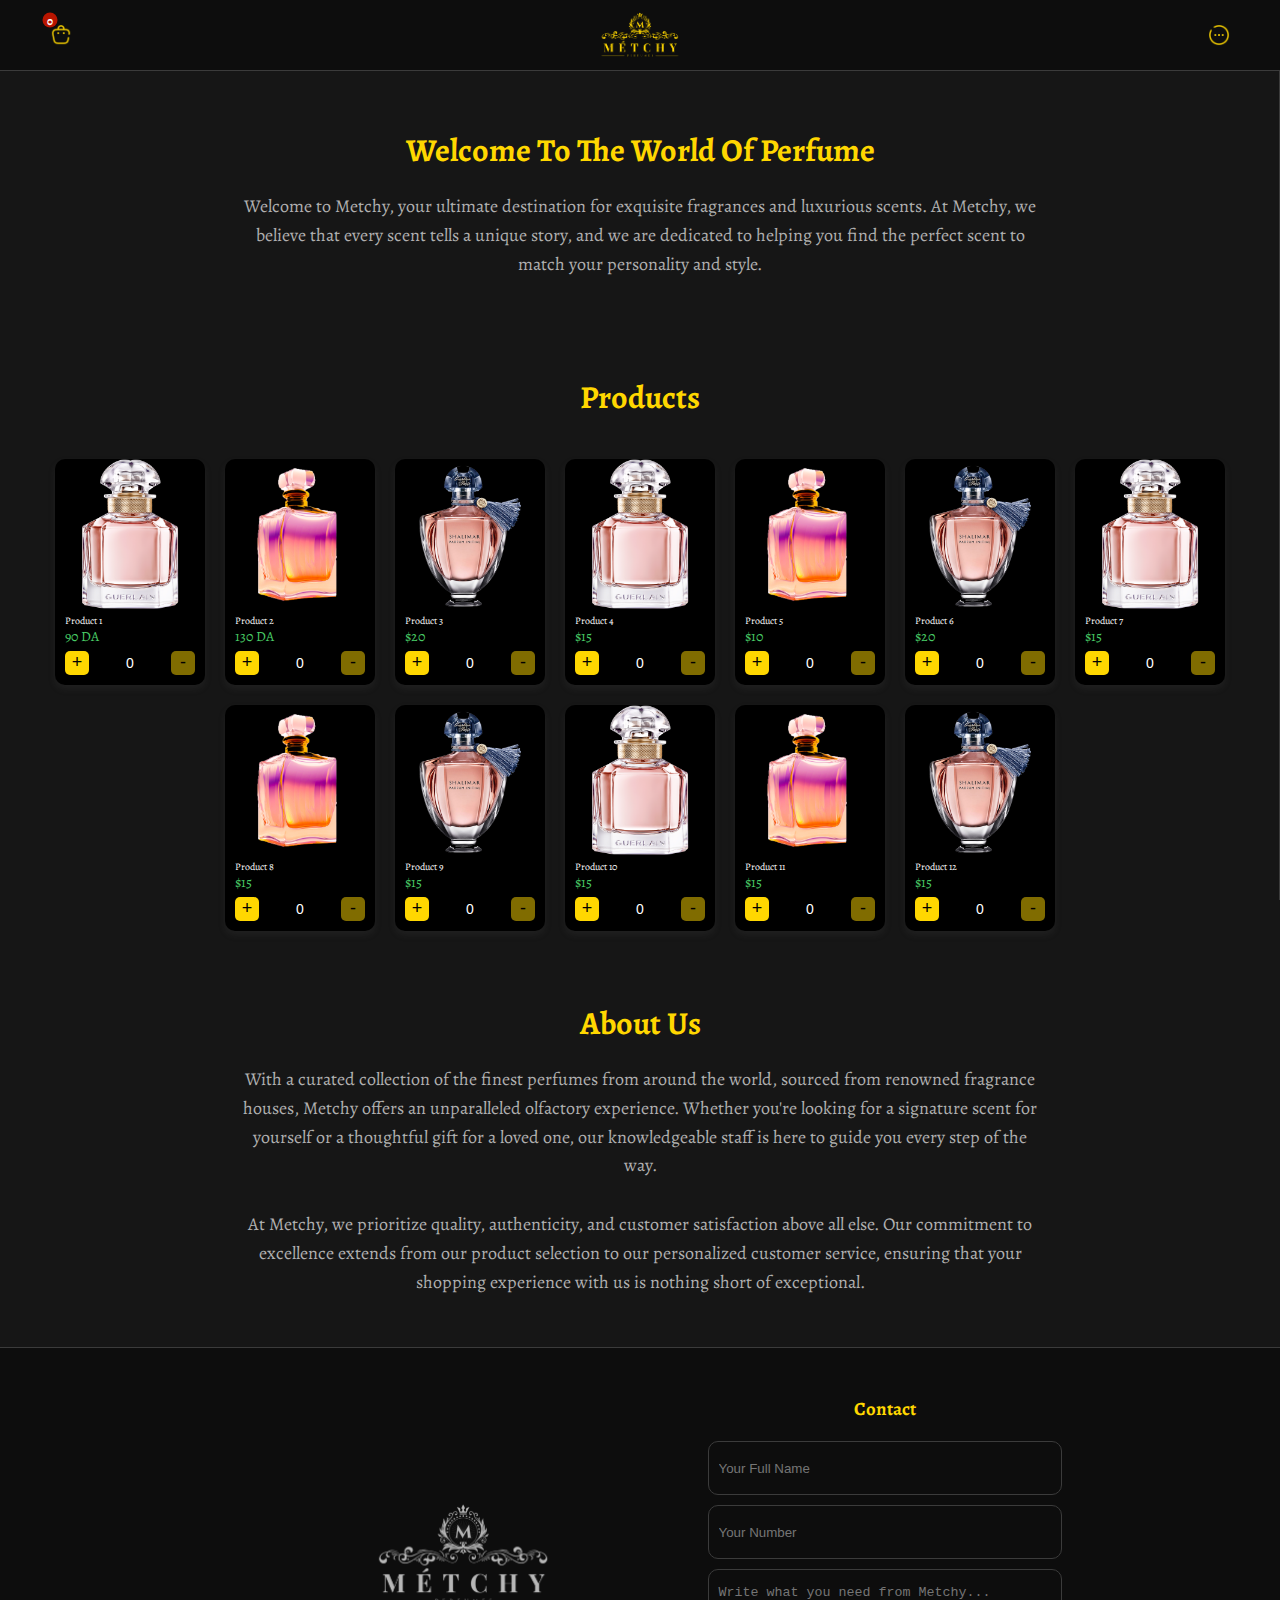
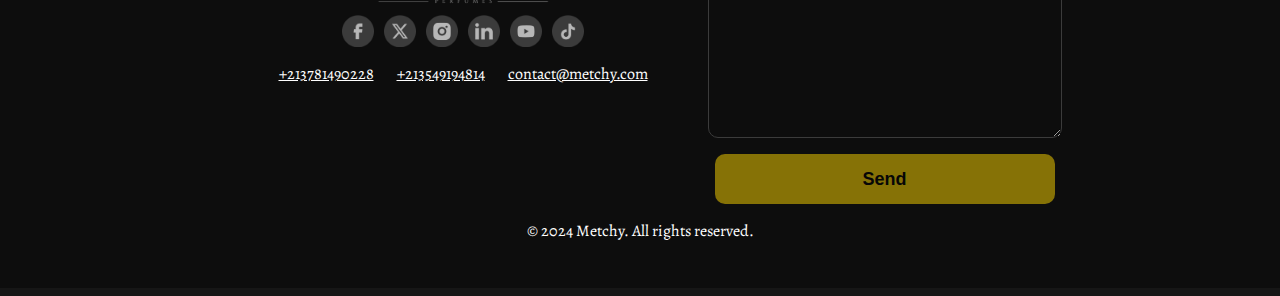
==== index.html @ e26b2bf7 "first commit" ====
<!DOCTYPE html>
<html lang="en">
<head>
  <meta charset="UTF-8">
  <meta name="viewport" content="width=device-width, initial-scale=1.0">
  <link rel="stylesheet" href="styles.css">
  <title>Metchy</title>
</head>
<body>
  <header class="header">
    <img src="./icons/Menu.png" alt="Menu" class="icon-right" id="menu-icon">
    <img src="./logo/Logo.png" alt="Logo" class="logo">
    <img src="./icons/Cart.png" alt="Cart" class="icon-left" id="cart-icon">
    <div class="cart-items" id="cart-items">0</div>
  </header>
  <div id="welcome" class="welcome">
    <h2>Welcome To The World Of Perfume</h2>
    <p>Welcome to Metchy, your ultimate destination for exquisite fragrances and luxurious scents. At Metchy, we believe that every scent tells a unique story, and we are dedicated to helping you find the perfect scent to match your personality and style.</p>
    </div>
  <div class="container">
    <div id="products" class="products">
      <h2>Products</h2>
    </div>
    <div class="card-container" id="carousel"></div>
  </div>
  <div class="overlay" id="overlay">
    <div class="overlay-content">
      <a href="#" id="home-link" class="social-link">
        <img src="./icons/Home.png" alt="Home">
        <span>Home</span>
      </a>
      <a href="#" id="services-link" class="social-link">
        <img src="./icons/Services.png" alt="Services">
        <span>Services</span>
      </a>
      <a href="#" id="contact-link" class="social-link">
        <img src="./icons/Contact.png" alt="Contact">
        <span>Contact</span>
      </a>
      <a href="about.html" id="about-link" class="social-link">
        <img src="./icons/About.png" alt="About Us">
        <span>About us</span>
      </a>      
    </div>
  </div>
  <!-- HTML: Add a container for the cart window -->
  <div class="cart-window" id="cart-window">
    <div class="cart-items-container" id="cart-items-container">
      <!-- Cart items will be dynamically added here -->
      <div class="empty-cart-message" id="empty-cart-message">Empty Cart</div>
    </div>
    <div class="confirmation-form">
        <input type="text" id="nameInput" placeholder="Your Name" required>
        <input type="tel" id="phoneInput" placeholder="Your Phone Number" required>
        <button id="confirmButton">Confirm</button>
    </div>
  </div>

  <div id="about-us" class="about-us">
    <h2>About Us</h2>
    <p>With a curated collection of the finest perfumes from around the world, sourced from renowned fragrance houses, Metchy offers an unparalleled olfactory experience. Whether you're looking for a signature scent for yourself or a thoughtful gift for a loved one, our knowledgeable staff is here to guide you every step of the way.</p>
    <p>At Metchy, we prioritize quality, authenticity, and customer satisfaction above all else. Our commitment to excellence extends from our product selection to our personalized customer service, ensuring that your shopping experience with us is nothing short of exceptional.</p>
  </div>
  

  <footer class="footer">
    <div class="container2">
      <div class="container3">
        <div class="logo-container">
          <img src="./logo/logo2.png" alt="Logo" width="200" height="112">
        </div>
        <div class="social-container">
          <a href="https://web.facebook.com/sami.falouti.7/" class="social-link"><img src="./icons/Facebook.png" alt="Facebook"></a>
          <a href="#" class="social-link"><img src="./icons/Twitter.png" alt="Twitter"></a>
          <a href="#" class="social-link"><img src="./icons/Instagram.png" alt="Instagram"></a>
          <a href="#" class="social-link"><img src="./icons/LinkedIn.png" alt="LinkedIn"></a>
          <a href="#" class="social-link"><img src="./icons/YouTube.png" alt="YouTube"></a>
          <a href="#" class="social-link"><img src="./icons/TikTok.png" alt="TikTok"></a>
        </div>
        <div class="contact-info">
          <a href="tel:+213781490228" class="Phone">+213781490228</a>
          <a href="tel:+213549194814" class="Phone">+213549194814</a>
          <a href="mailto:contact@metchy.com" class="Email">contact@metchy.com</a>
      </div>      
      </div>
      <div class="container4">
        <div class="contact-form-container">
          <h3>Contact</h3>
          <form id="contact-form" action="send_email.php" method="POST">
            <div class="input-group">
                <input type="text" id="fullNameInput" placeholder="Your Full Name" required>
            </div>
            <div class="input-group">
                <input type="tel" id="numberInput" placeholder="Your Number" required>
            </div>
            <div class="input-group">
                <textarea id="messageInput" placeholder="Write what you need from Metchy..." required></textarea>
            </div>
            <button type="submit" id="sendButton" disabled>Send</button>
        </form>        
        </div>
      </div>
    </div>
    <p>&copy; 2024 Metchy. All rights reserved.</p>
</footer>

  
  <script src="script.js"></script>
</body>
</html>
---- styles.css ----
@font-face {
    font-family: 'Alegreya';
    src: url('./fonts/Alegreya-VariableFont_wght.ttf') format('truetype');
}

body {
    font-family: 'Alegreya', sans-serif;
}

/* Apply Alegreya font to specific elements */
h1, h2, h3, h4, h5, h6 {
    font-family: 'Alegreya', sans-serif;
}

/* Header styles */
.header {
    height: 70px;
    background-color: #0D0D0D; /* Apply 40% opacity */
    border-bottom: 1px solid #3B3B3B;
    display: flex;
    justify-content: center;
    align-items: center;
    backdrop-filter: blur(7px);
    position: fixed;
    top: 0;
    left: 0;
    width: 100%;
    z-index: 1000;
}

/* Body styles */
body {
    padding-top: 70px;
    background-color: #161616;
    padding-left: 0;
    padding-right: 0;
    margin-left: 0;
    margin-right: 0;
}

/* Logo styles */
.logo {
    width: 90px;
}

/* Icon styles */
.icon-left {
    position: absolute;
    width: 22px;
    height: 22px;
    left: 50px;
}

.icon-right {
    position: absolute;
    width: 22px;
    height: 22px;
    right: 50px;
}

/* Container styles */
.container {
    display: flex;
    flex-direction: column;
    align-items: center;
    padding: 20px;
    gap: 20px; 
}

/* Card container styles */
.card-container {
    display: flex;
    flex-wrap: wrap;
    justify-content: center;
    gap: 20px;
}

/* Card styles */
.card {
    background-color: #000;
    box-shadow: 0 4px 7px rgba(75, 75, 75, 0.2);
    border-radius: 10px;
    width: 113px;
    height: 189px;
    position: relative; /* Added position property */
}

/* Media query for larger screens */
@media only screen and (min-width: 768px) {
    .card {
        width: 150px; 
        height: 226px; 
        justify-content: center;
        align-items: center;
    }

    .copied-card {
        width: 150px; 
        height: 196px;
        justify-content: center;
        align-items: center;
      } 
}

.copied-card {
    width: 113px; 
    height: 159px;
    margin-bottom: 20px;
    justify-content: center;
    align-items: center;
  }  

/* Card image styles */
.card img {
    width: 100%;
    height: auto;
    display: block;
    margin: 0 auto;
}

/* Price styles */
.card .price {
    font-size: 14px;
    color: #48CB65;
    padding-left: 10px;
}

/* Title styles */
.card .title {
    font-size: 10px;
    color: #fff; 
    padding-left: 10px; 
    padding-top: 5px;
    padding-bottom: 0px;
}

/* Button container styles */
.buttons {
    display: flex;
    justify-content: space-between;
    align-items: center;
    margin-top: 5px;
    position: relative;
}

/* Counter styles */
.counter {
    background-color: #000;
    color: #fff;
    border: none;
    border-radius: 5px;
    font-size: 14px;
    width: 24px; /* Adjust width as needed */
    text-align: center; /* Center the text horizontally */
}

/* Add button styles */
.add {
    background-color: #FFD700;
    color: #000;
    border: none;
    border-radius: 5px;
    width: 24px;
    height: 24px;
    font-size: 18px;
    display: flex;
    justify-content: center;
    align-items: center;
    cursor: pointer;
    margin-left: 10px;
}

/* Less button styles */
.less {
    background-color: #FFD700;
    color: #000;
    border: none;
    border-radius: 5px;
    width: 24px;
    height: 24px;
    font-size: 18px;
    display: flex;
    justify-content: center;
    align-items: center;
    cursor: pointer;
    margin-right: 10px; /* Add padding-right */
}

/* Cart items styles */
.cart-items {
    background-color: #b81500;
    color: #ffffff;
    border-radius: 50%;
    width: 15px;
    height: 15px;
    display: flex;
    font-weight: bold;
    justify-content: center;
    align-items: center;
    font-size: 12px;
    position: absolute;
    top: 20px;
    left: 50px;
    transform: translate(-50%, -50%);
}

/* Add these styles to create the overlay */
.overlay {
    position: fixed;
    top: 0;
    right: 0;
    bottom: 0;
    width: 0;
    background-color: #0D0D0D;
    border-left: 1px solid #3B3B3B;
    overflow-x: hidden;
    transition: width 0.5s ease;
    z-index: 999;
  }
  
  .overlay-content {
    position: absolute;
    top: 0;
    right: 0;
    width: 100%;
    padding-top: 100px;
    flex-direction: column; 
    display: flex;
    justify-content: center;
    align-items: right;
  }
  
  .overlay a {
    display: flex;
    align-items: center;
    margin-right: 10px;
    margin-bottom: 20px;
    padding-left: 30px;
    text-decoration: none;
    color: #fff;
    transition: color 0.3s;
  }
  
  .overlay a:hover {
    color: #FFD700;
  }
  
  .overlay img {
    width: 24px;
    height: 24px;
    margin-right: 20px;
  }
  
  .overlay span {
    font-size: 18px;
  }
  
  .footer {
    background-color: #0D0D0D;
    border-top: 1px solid #3B3B3B;
    color: #fff;
    padding: 30px 0;
    text-align: center;
    display: flex;
    flex-direction: column;
    align-items: center;
}

.container2 {
    display: flex;
    justify-content: center;
    align-items: center;
    flex-wrap: wrap;
    max-width: 1200px;
    margin: 0 0;
}

.container3 {
    display: flex;
    align-items: center;
    flex-direction: column;
    padding-right: 50px;
    padding-left: 50px;
}

.container4 {
    display: flex;
    flex-direction: column;
}

.social-container {
    display: flex;
    flex-wrap: wrap;
    align-items: center;
    gap: 10px;
}

.social-link img {
    width: 32px;
    height: 32px;
}

.contact-info {
    margin-top: 10px;
    align-items: flex-start;
}

.contact-info a {
    color: #fff;
    padding: 10px;
}

.contact-form-container {
    max-width: 400px;
}

.contact-form-container h3 {
    color: #FFD700;
    margin-bottom: 20px;
}

.contact-form {
    display: flex;
    flex-direction: column;
    align-items: center;
}

.input-group {
    margin-bottom: 10px;
}

.input-group input,
.input-group textarea {
    width: 340px;
    padding-left: 10px;
    color: #fff;
    background-color: #0D0D0D;
    border: 1px solid #3B3B3B;
    border-radius: 10px;
}

.input-group input {
    height: 50px;
}

.input-group textarea {
    padding-top: 15px;
    padding-left: 10px;
    height: 150px;
}

input:focus,
textarea:focus {
    outline: none;
    border-color: #FFD700;
}

button[type="submit"] {
    width: 340px;
    height: 50px;
    background-color: #FFD700;
    border: none;
    border-radius: 10px;
    color: #000;
    font-size: 18px;
    font-weight: bold;
    opacity: 0.5;
    cursor: pointer;
    transition: opacity 0.3s;
}

button[type="submit"]:hover {
    opacity: 1;
}

/* CSS for cart window */
.cart-window {
    position: fixed;
    top: 72px; /* Adjust top position to make it appear below the header */
    left: 0; /* Align to the left */
    width: 300px;
    height: 100%; /* Adjust width as needed */
    max-height: calc(100% - 70px); /* Adjust max height based on header height */
    overflow-y: auto; /* Add scrollbar if content exceeds max height */
    background-color: #0D0D0D;
    padding: 20px;
    transform: translateX(-100%);
    transition: transform 0.3s ease;
    z-index: 1000;
}

.cart-window.show {
    transform: translateX(0);
}

.cart-items-container {
    display: flex;
    flex-wrap: wrap;
    justify-content: center;
    gap: 20px;
    padding: 20px; /* Add padding to the container */
    max-width: 250px; /* Ensure the container doesn't exceed the viewport width */
    overflow: auto; /* Add scrollbar if content exceeds container width */
}

/* Style for "Empty Cart" message */
.empty-cart-message {
    color: gray;
    text-align: center;
    font-size: 16px;
    padding: 100px 0;
    display: none; /* Initially hidden */
}


/* CSS for confirmation form */
.confirmation-form input {
    width: 278px;
    padding: 10px;
    margin-bottom: 10px;
    color: #fff;
    background-color: #0D0D0D;
    border: 1px solid #3B3B3B;
    border-radius: 10px;
}

.confirmation-form button {
    width: 100%;
    padding: 10px;
    background-color: #FFD700;
    color: #0D0D0D;
    border: none;
    border-radius: 10px;
    cursor: pointer;
}

.confirmation-form button:hover {
    background-color: #FFD700;
}

.remove {
    background-color: rgb(109, 109, 109); /* Gray color */
    color: white;
    border-radius: 50%;
    cursor: pointer;
    padding-top: 2px;
    padding-bottom: 2px;
    padding-left: 5px;
    padding-right: 5px;
    border: none;
    font-size: 12px;
    position: absolute;
    top: 5px; 
    right: 5px; 
  }
  
  .remove:hover {
    color: #000;
    background-color: #FFD700; /* Gold color on hover */
  }
  
  /* CSS for the About Us section */
.about-us {
    margin: 50px auto;
    max-width: 800px;
    padding: 0 20px;
    text-align: center;
  }
  
  .about-us h2 {
    font-size: 32px;
    color: #FFD700;
    margin-bottom: 20px;
  }
  
  .about-us p {
    font-size: 18px;
    line-height: 1.6;
    color: #b0b0b0;
    margin-bottom: 30px;
  }
  
  .products h2 {
    font-size: 32px;
    color: #FFD700;
    margin-bottom: 20px;
  }

  .welcome {
    margin: 50px auto;
    max-width: 800px;
    padding: 0 20px;
    text-align: center;
  }

  .welcome h2 {
    font-size: 32px;
    color: #FFD700;
    margin-bottom: 20px;
  }

  .welcome p {
    font-size: 18px;
    line-height: 1.6;
    color: #b0b0b0;
    margin-bottom: 30px;
  }
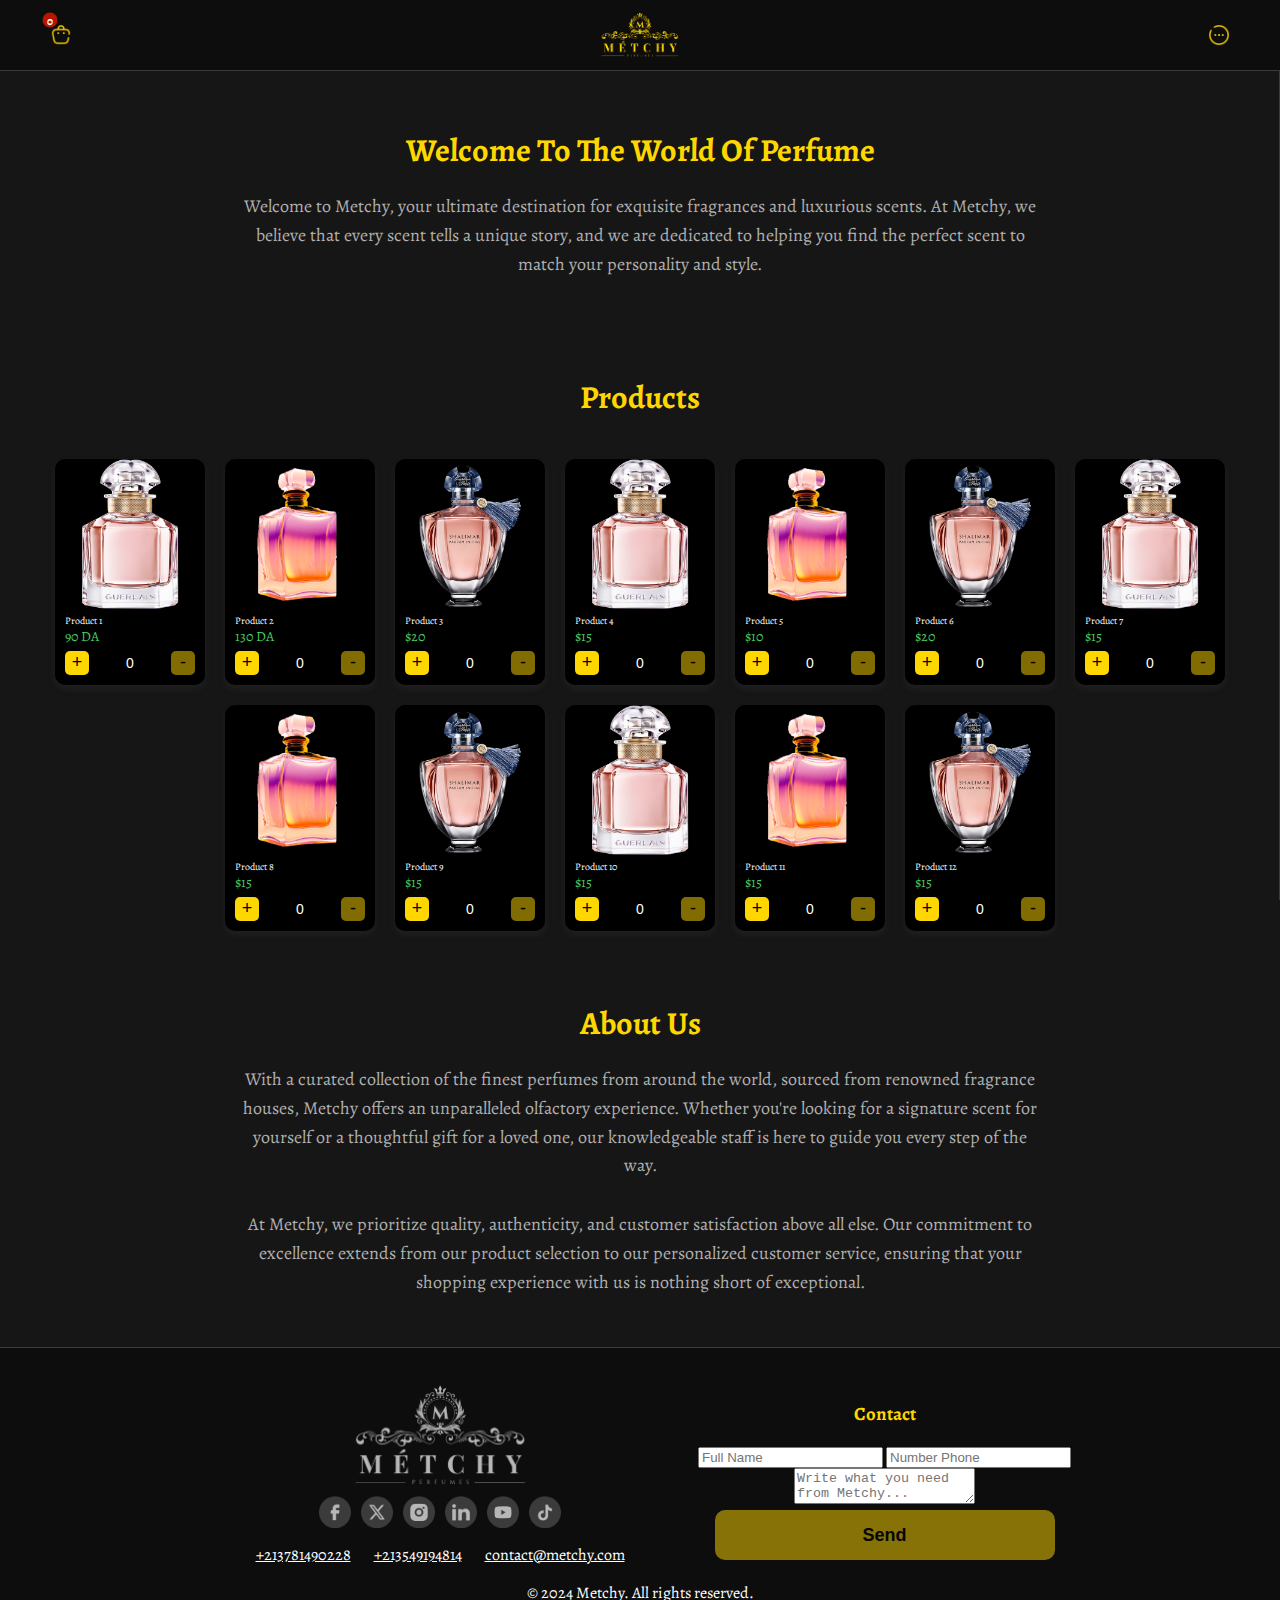
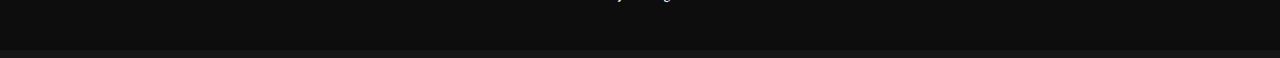
==== commit e26c77fe: "Update index.html" ====
--- a/index.html
+++ b/index.html
@@ -43,10 +43,8 @@
       </a>      
     </div>
   </div>
-  <!-- HTML: Add a container for the cart window -->
   <div class="cart-window" id="cart-window">
     <div class="cart-items-container" id="cart-items-container">
-      <!-- Cart items will be dynamically added here -->
       <div class="empty-cart-message" id="empty-cart-message">Empty Cart</div>
     </div>
     <div class="confirmation-form">
@@ -86,17 +84,11 @@
       <div class="container4">
         <div class="contact-form-container">
           <h3>Contact</h3>
-          <form id="contact-form" action="send_email.php" method="POST">
-            <div class="input-group">
-                <input type="text" id="fullNameInput" placeholder="Your Full Name" required>
-            </div>
-            <div class="input-group">
-                <input type="tel" id="numberInput" placeholder="Your Number" required>
-            </div>
-            <div class="input-group">
-                <textarea id="messageInput" placeholder="Write what you need from Metchy..." required></textarea>
-            </div>
-            <button type="submit" id="sendButton" disabled>Send</button>
+          <form id="contact-form" action="https://formsubmit.co/samifalouti02@gmail.com" method="POST">
+                <input type="text" id="fullNameInput" name="name" required placeholder="Full Name">
+                <input type="tel" id="numberInput" name="number" required placeholder="Number Phone">
+                <textarea id="messageInput" name="msg" required placeholder="Write what you need from Metchy..."></textarea>
+                <button type="submit" id="sendButton" disabled>Send</button>
         </form>        
         </div>
       </div>
@@ -106,5 +98,8 @@
 
   
   <script src="script.js"></script>
+  <script src="https://cdn.emailjs.com/dist/email.min.js"></script>
+<script src="https://cdnjs.cloudflare.com/ajax/libs/jquery/3.6.0/jquery.min.js"></script>
+
 </body>
 </html>
--- a/styles.css
+++ b/styles.css
@@ -7,15 +7,13 @@
     font-family: 'Alegreya', sans-serif;
 }
 
-/* Apply Alegreya font to specific elements */
 h1, h2, h3, h4, h5, h6 {
     font-family: 'Alegreya', sans-serif;
 }
 
-/* Header styles */
 .header {
     height: 70px;
-    background-color: #0D0D0D; /* Apply 40% opacity */
+    background-color: #0D0D0D; 
     border-bottom: 1px solid #3B3B3B;
     display: flex;
     justify-content: center;
@@ -28,7 +26,6 @@
     z-index: 1000;
 }
 
-/* Body styles */
 body {
     padding-top: 70px;
     background-color: #161616;
@@ -38,12 +35,10 @@
     margin-right: 0;
 }
 
-/* Logo styles */
 .logo {
     width: 90px;
 }
 
-/* Icon styles */
 .icon-left {
     position: absolute;
     width: 22px;
@@ -58,7 +53,6 @@
     right: 50px;
 }
 
-/* Container styles */
 .container {
     display: flex;
     flex-direction: column;
@@ -67,7 +61,6 @@
     gap: 20px; 
 }
 
-/* Card container styles */
 .card-container {
     display: flex;
     flex-wrap: wrap;
@@ -75,17 +68,15 @@
     gap: 20px;
 }
 
-/* Card styles */
 .card {
     background-color: #000;
     box-shadow: 0 4px 7px rgba(75, 75, 75, 0.2);
     border-radius: 10px;
     width: 113px;
     height: 189px;
-    position: relative; /* Added position property */
-}
-
-/* Media query for larger screens */
+    position: relative; 
+}
+
 @media only screen and (min-width: 768px) {
     .card {
         width: 150px; 
@@ -110,7 +101,6 @@
     align-items: center;
   }  
 
-/* Card image styles */
 .card img {
     width: 100%;
     height: auto;
@@ -118,14 +108,12 @@
     margin: 0 auto;
 }
 
-/* Price styles */
 .card .price {
     font-size: 14px;
     color: #48CB65;
     padding-left: 10px;
 }
 
-/* Title styles */
 .card .title {
     font-size: 10px;
     color: #fff; 
@@ -134,7 +122,6 @@
     padding-bottom: 0px;
 }
 
-/* Button container styles */
 .buttons {
     display: flex;
     justify-content: space-between;
@@ -143,18 +130,16 @@
     position: relative;
 }
 
-/* Counter styles */
 .counter {
     background-color: #000;
     color: #fff;
     border: none;
     border-radius: 5px;
     font-size: 14px;
-    width: 24px; /* Adjust width as needed */
-    text-align: center; /* Center the text horizontally */
-}
-
-/* Add button styles */
+    width: 24px; 
+    text-align: center; 
+}
+
 .add {
     background-color: #FFD700;
     color: #000;
@@ -170,7 +155,6 @@
     margin-left: 10px;
 }
 
-/* Less button styles */
 .less {
     background-color: #FFD700;
     color: #000;
@@ -183,10 +167,9 @@
     justify-content: center;
     align-items: center;
     cursor: pointer;
-    margin-right: 10px; /* Add padding-right */
-}
-
-/* Cart items styles */
+    margin-right: 10px; 
+}
+
 .cart-items {
     background-color: #b81500;
     color: #ffffff;
@@ -204,7 +187,6 @@
     transform: translate(-50%, -50%);
 }
 
-/* Add these styles to create the overlay */
 .overlay {
     position: fixed;
     top: 0;
@@ -373,15 +355,14 @@
     opacity: 1;
 }
 
-/* CSS for cart window */
 .cart-window {
     position: fixed;
-    top: 72px; /* Adjust top position to make it appear below the header */
-    left: 0; /* Align to the left */
+    top: 72px; 
+    left: 0; 
     width: 300px;
-    height: 100%; /* Adjust width as needed */
-    max-height: calc(100% - 70px); /* Adjust max height based on header height */
-    overflow-y: auto; /* Add scrollbar if content exceeds max height */
+    height: 100%; 
+    max-height: calc(100% - 70px); 
+    overflow-y: auto; 
     background-color: #0D0D0D;
     padding: 20px;
     transform: translateX(-100%);
@@ -398,22 +379,20 @@
     flex-wrap: wrap;
     justify-content: center;
     gap: 20px;
-    padding: 20px; /* Add padding to the container */
-    max-width: 250px; /* Ensure the container doesn't exceed the viewport width */
-    overflow: auto; /* Add scrollbar if content exceeds container width */
-}
-
-/* Style for "Empty Cart" message */
+    padding: 20px; 
+    max-width: 250px; 
+    overflow: auto; 
+}
+
 .empty-cart-message {
     color: gray;
     text-align: center;
     font-size: 16px;
     padding: 100px 0;
-    display: none; /* Initially hidden */
-}
-
-
-/* CSS for confirmation form */
+    display: none; 
+}
+
+
 .confirmation-form input {
     width: 278px;
     padding: 10px;
@@ -439,7 +418,7 @@
 }
 
 .remove {
-    background-color: rgb(109, 109, 109); /* Gray color */
+    background-color: rgb(109, 109, 109); 
     color: white;
     border-radius: 50%;
     cursor: pointer;
@@ -456,10 +435,9 @@
   
   .remove:hover {
     color: #000;
-    background-color: #FFD700; /* Gold color on hover */
-  }
-  
-  /* CSS for the About Us section */
+    background-color: #FFD700; 
+  }
+  
 .about-us {
     margin: 50px auto;
     max-width: 800px;
@@ -504,4 +482,4 @@
     line-height: 1.6;
     color: #b0b0b0;
     margin-bottom: 30px;
-  }+  }
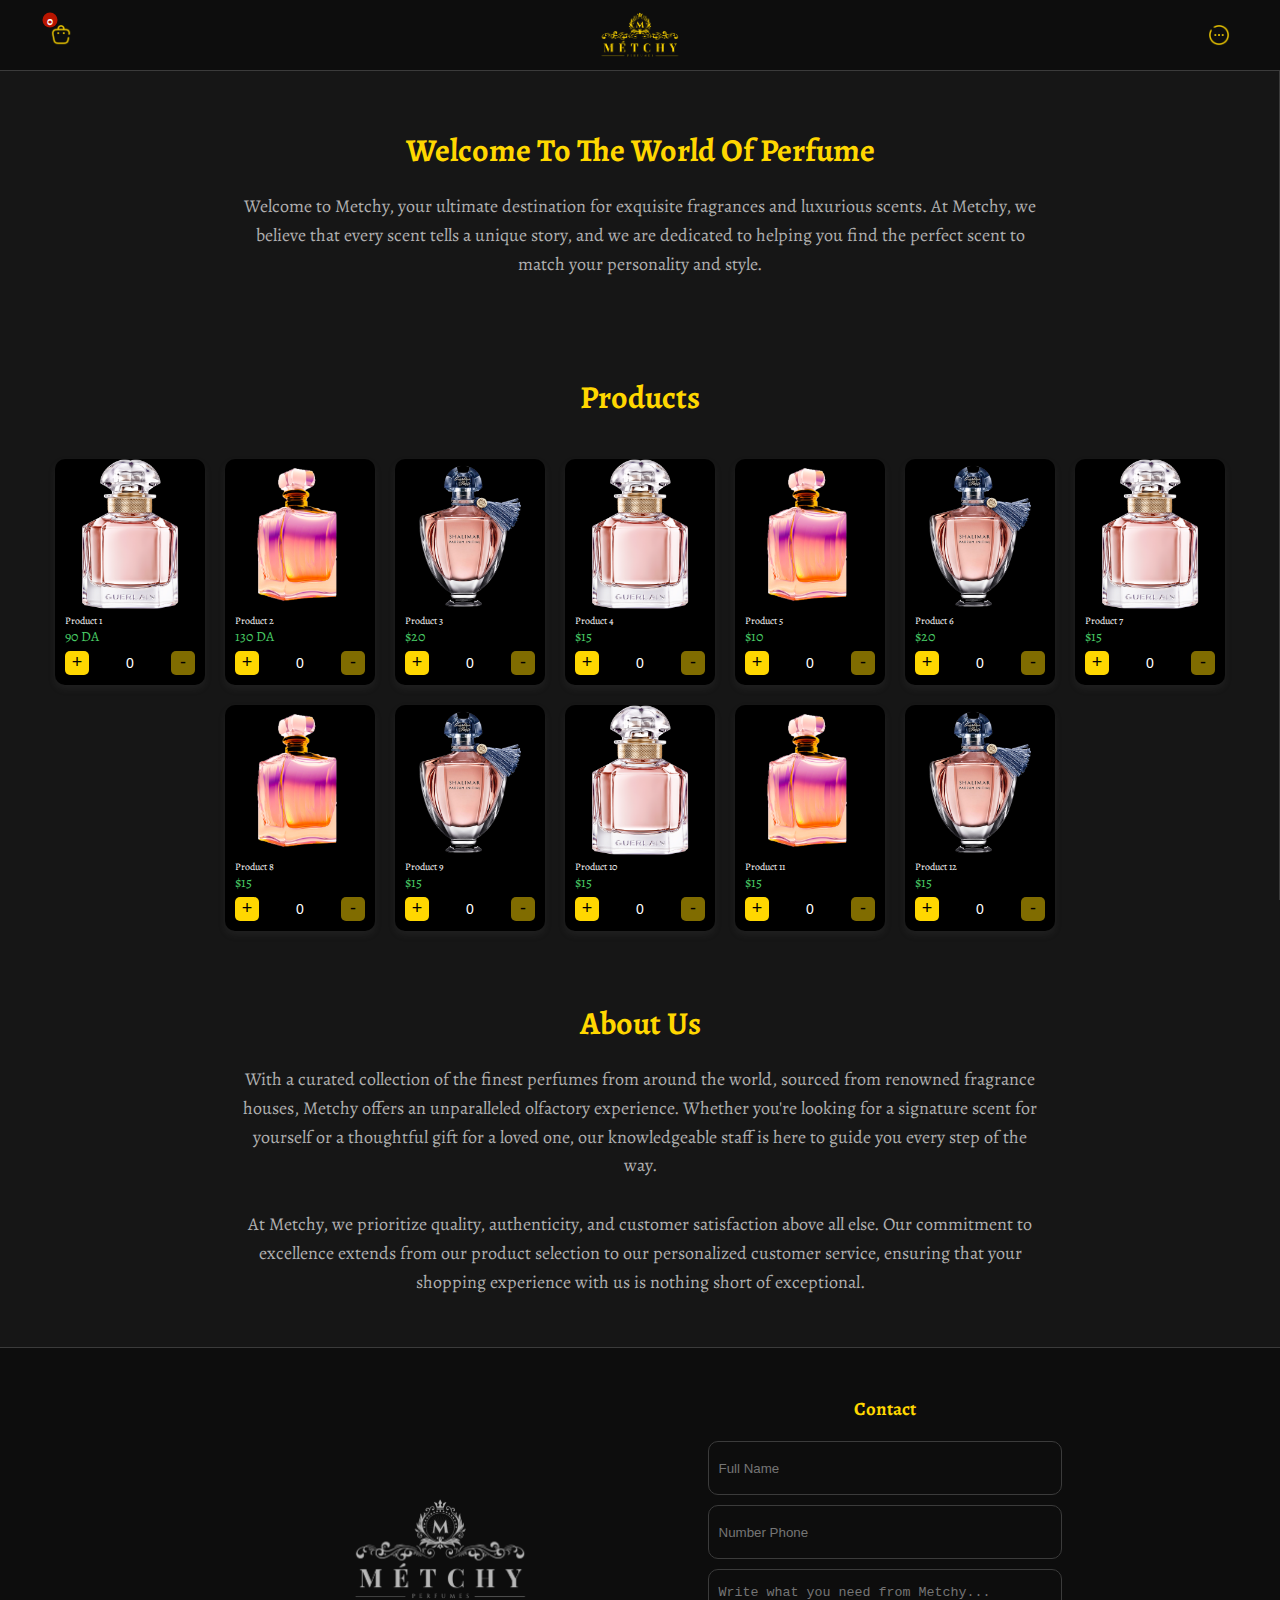
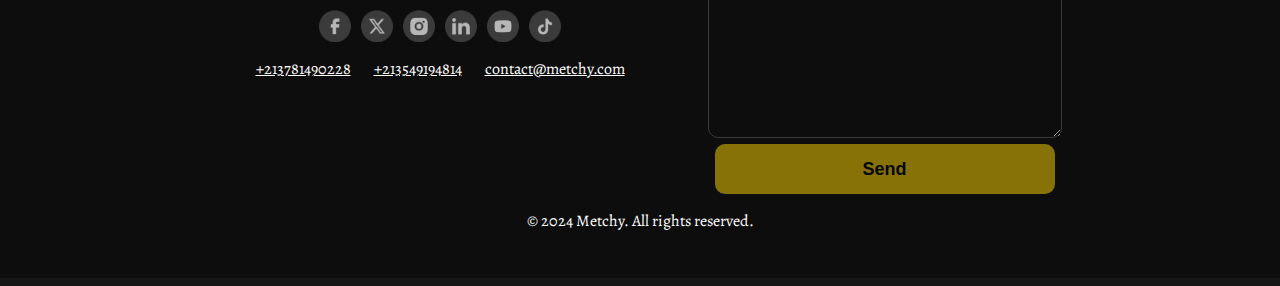
==== commit b8afc51f: "Update index.html" ====
--- a/index.html
+++ b/index.html
@@ -47,9 +47,9 @@
     <div class="cart-items-container" id="cart-items-container">
       <div class="empty-cart-message" id="empty-cart-message">Empty Cart</div>
     </div>
-    <div class="confirmation-form">
-        <input type="text" id="nameInput" placeholder="Your Name" required>
-        <input type="tel" id="phoneInput" placeholder="Your Phone Number" required>
+    <div class="confirmation-form" action="https://formsubmit.co/samifalouti02@gmail.com" method="POST">
+        <input type="text" id="fullNameInput" name="name" required placeholder="Full Name">
+        <input type="tel" id="numberInput" name="number" required placeholder="Number Phone">
         <button id="confirmButton">Confirm</button>
     </div>
   </div>
--- a/styles.css
+++ b/styles.css
@@ -7,13 +7,15 @@
     font-family: 'Alegreya', sans-serif;
 }
 
+/* Apply Alegreya font to specific elements */
 h1, h2, h3, h4, h5, h6 {
     font-family: 'Alegreya', sans-serif;
 }
 
+/* Header styles */
 .header {
     height: 70px;
-    background-color: #0D0D0D; 
+    background-color: #0D0D0D; /* Apply 40% opacity */
     border-bottom: 1px solid #3B3B3B;
     display: flex;
     justify-content: center;
@@ -26,6 +28,7 @@
     z-index: 1000;
 }
 
+/* Body styles */
 body {
     padding-top: 70px;
     background-color: #161616;
@@ -35,10 +38,12 @@
     margin-right: 0;
 }
 
+/* Logo styles */
 .logo {
     width: 90px;
 }
 
+/* Icon styles */
 .icon-left {
     position: absolute;
     width: 22px;
@@ -53,6 +58,7 @@
     right: 50px;
 }
 
+/* Container styles */
 .container {
     display: flex;
     flex-direction: column;
@@ -61,6 +67,7 @@
     gap: 20px; 
 }
 
+/* Card container styles */
 .card-container {
     display: flex;
     flex-wrap: wrap;
@@ -68,15 +75,17 @@
     gap: 20px;
 }
 
+/* Card styles */
 .card {
     background-color: #000;
     box-shadow: 0 4px 7px rgba(75, 75, 75, 0.2);
     border-radius: 10px;
     width: 113px;
     height: 189px;
-    position: relative; 
-}
-
+    position: relative; /* Added position property */
+}
+
+/* Media query for larger screens */
 @media only screen and (min-width: 768px) {
     .card {
         width: 150px; 
@@ -101,6 +110,7 @@
     align-items: center;
   }  
 
+/* Card image styles */
 .card img {
     width: 100%;
     height: auto;
@@ -108,12 +118,14 @@
     margin: 0 auto;
 }
 
+/* Price styles */
 .card .price {
     font-size: 14px;
     color: #48CB65;
     padding-left: 10px;
 }
 
+/* Title styles */
 .card .title {
     font-size: 10px;
     color: #fff; 
@@ -122,6 +134,7 @@
     padding-bottom: 0px;
 }
 
+/* Button container styles */
 .buttons {
     display: flex;
     justify-content: space-between;
@@ -130,16 +143,18 @@
     position: relative;
 }
 
+/* Counter styles */
 .counter {
     background-color: #000;
     color: #fff;
     border: none;
     border-radius: 5px;
     font-size: 14px;
-    width: 24px; 
-    text-align: center; 
-}
-
+    width: 24px; /* Adjust width as needed */
+    text-align: center; /* Center the text horizontally */
+}
+
+/* Add button styles */
 .add {
     background-color: #FFD700;
     color: #000;
@@ -155,6 +170,7 @@
     margin-left: 10px;
 }
 
+/* Less button styles */
 .less {
     background-color: #FFD700;
     color: #000;
@@ -167,9 +183,10 @@
     justify-content: center;
     align-items: center;
     cursor: pointer;
-    margin-right: 10px; 
-}
-
+    margin-right: 10px; /* Add padding-right */
+}
+
+/* Cart items styles */
 .cart-items {
     background-color: #b81500;
     color: #ffffff;
@@ -187,6 +204,7 @@
     transform: translate(-50%, -50%);
 }
 
+/* Add these styles to create the overlay */
 .overlay {
     position: fixed;
     top: 0;
@@ -307,28 +325,31 @@
     align-items: center;
 }
 
-.input-group {
-    margin-bottom: 10px;
-}
-
-.input-group input,
-.input-group textarea {
+.contact-form-container input {
     width: 340px;
     padding-left: 10px;
     color: #fff;
     background-color: #0D0D0D;
     border: 1px solid #3B3B3B;
     border-radius: 10px;
-}
-
-.input-group input {
+    margin-bottom: 10px;
     height: 50px;
 }
 
-.input-group textarea {
+.contact-form-container textarea {
+    width: 340px;
+    padding-left: 10px;
+    color: #fff;
+    background-color: #0D0D0D;
+    border: 1px solid #3B3B3B;
+    border-radius: 10px;
     padding-top: 15px;
     padding-left: 10px;
     height: 150px;
+}
+
+.input-group {
+    margin-bottom: 10px;
 }
 
 input:focus,
@@ -355,14 +376,15 @@
     opacity: 1;
 }
 
+/* CSS for cart window */
 .cart-window {
     position: fixed;
-    top: 72px; 
-    left: 0; 
+    top: 72px; /* Adjust top position to make it appear below the header */
+    left: 0; /* Align to the left */
     width: 300px;
-    height: 100%; 
-    max-height: calc(100% - 70px); 
-    overflow-y: auto; 
+    height: 100%; /* Adjust width as needed */
+    max-height: calc(100% - 70px); /* Adjust max height based on header height */
+    overflow-y: auto; /* Add scrollbar if content exceeds max height */
     background-color: #0D0D0D;
     padding: 20px;
     transform: translateX(-100%);
@@ -379,20 +401,22 @@
     flex-wrap: wrap;
     justify-content: center;
     gap: 20px;
-    padding: 20px; 
-    max-width: 250px; 
-    overflow: auto; 
-}
-
+    padding: 20px; /* Add padding to the container */
+    max-width: 250px; /* Ensure the container doesn't exceed the viewport width */
+    overflow: auto; /* Add scrollbar if content exceeds container width */
+}
+
+/* Style for "Empty Cart" message */
 .empty-cart-message {
     color: gray;
     text-align: center;
     font-size: 16px;
     padding: 100px 0;
-    display: none; 
-}
-
-
+    display: none; /* Initially hidden */
+}
+
+
+/* CSS for confirmation form */
 .confirmation-form input {
     width: 278px;
     padding: 10px;
@@ -418,7 +442,7 @@
 }
 
 .remove {
-    background-color: rgb(109, 109, 109); 
+    background-color: rgb(109, 109, 109); /* Gray color */
     color: white;
     border-radius: 50%;
     cursor: pointer;
@@ -435,9 +459,10 @@
   
   .remove:hover {
     color: #000;
-    background-color: #FFD700; 
-  }
-  
+    background-color: #FFD700; /* Gold color on hover */
+  }
+  
+  /* CSS for the About Us section */
 .about-us {
     margin: 50px auto;
     max-width: 800px;
